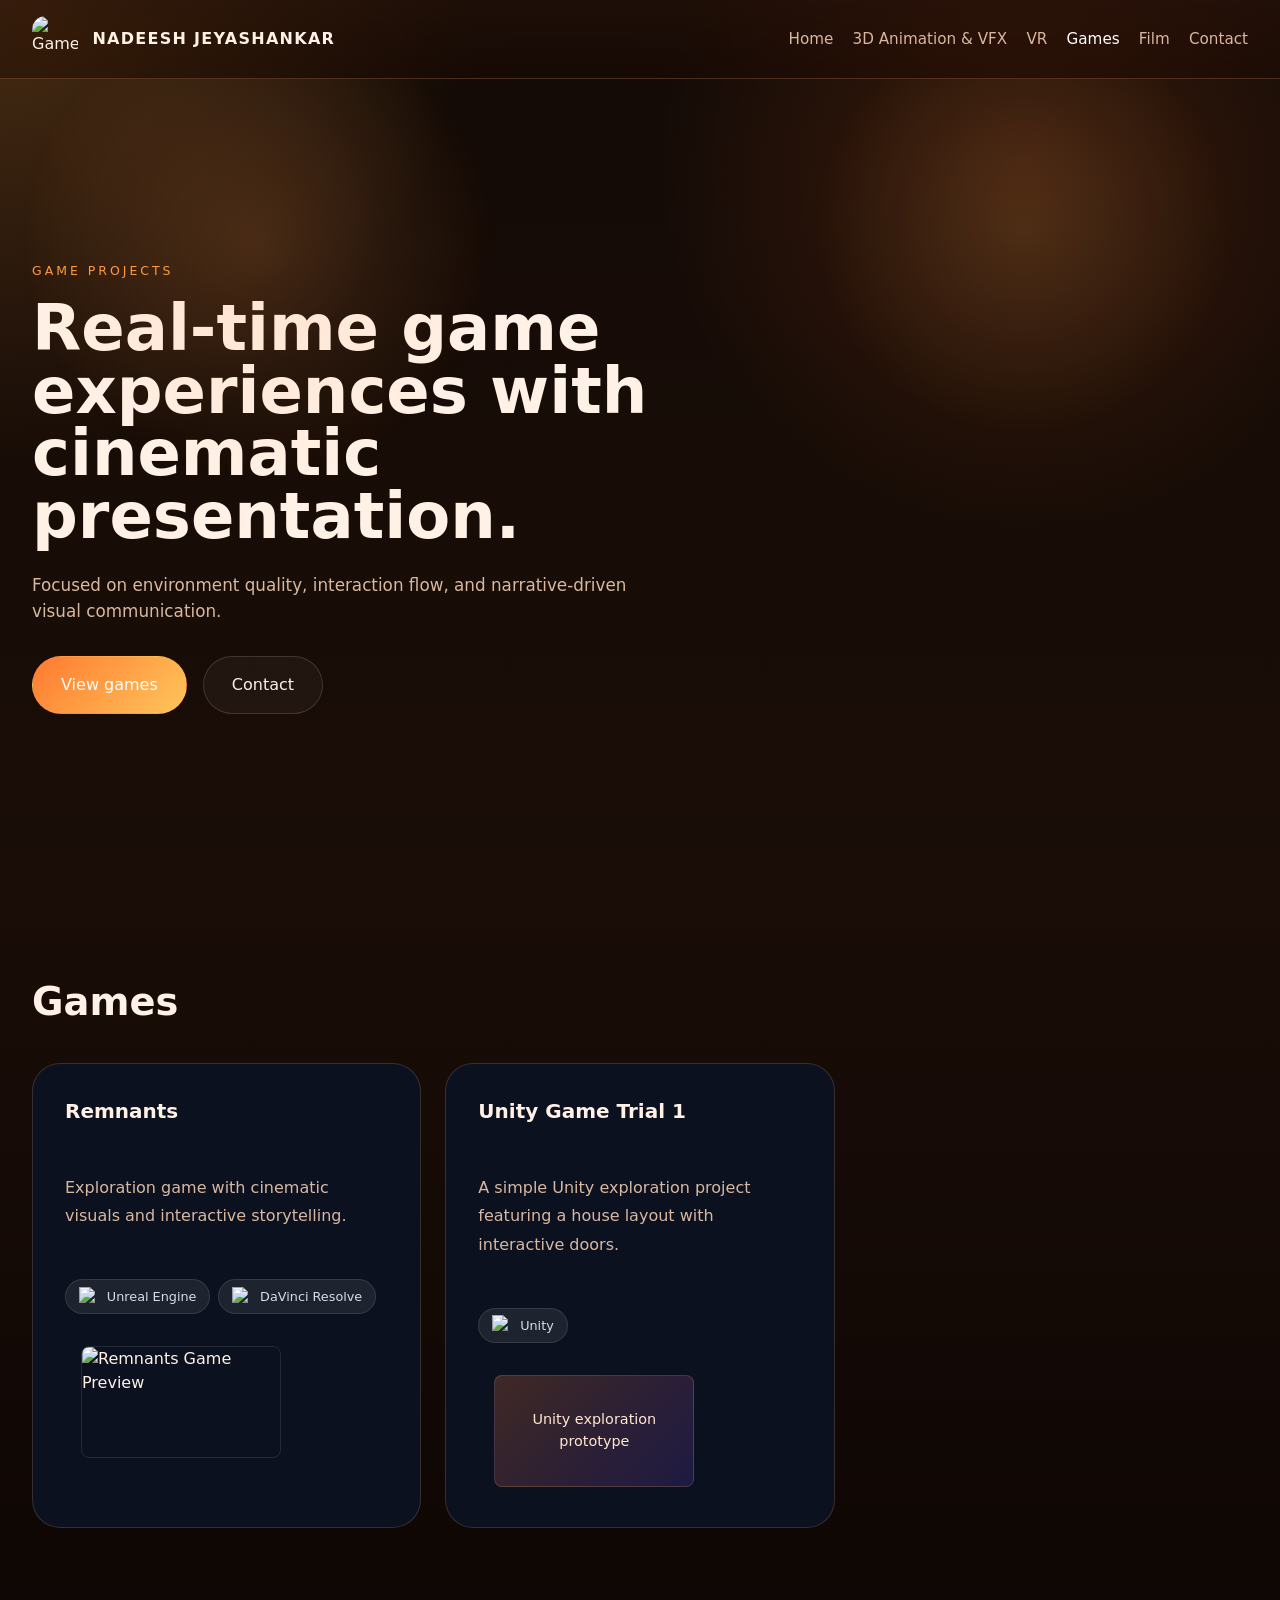
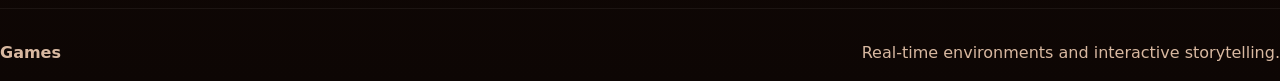
==== games.html @ eb82d79c "Add files via upload" ====
<!DOCTYPE html>
<html lang="en">
<head>
    <meta charset="UTF-8">
    <meta name="viewport" content="width=device-width, initial-scale=1.0">
    <link rel="stylesheet" href="main.css">
    <script src="https://cdnjs.cloudflare.com/ajax/libs/three.js/r128/three.min.js"></script>
    <title>Games | Portfolio</title>
</head>
<body>
    <div class="page-shell">
        <canvas id="threejs-bg"></canvas>
        <header class="site-header">
            <div class="brand-row">
                <a class="brand" href="index.html">
                    <img src="logo.png" alt="Games logo" class="logo">
                    <div class="brand-title">
                        <h1>Nadeesh Jeyashankar</h1>
                    </div>
                </a>
                <nav class="site-nav">
                    <a href="index.html">Home</a>
                    <a href="portfolio.html">3D Animation & VFX</a>
                    <a href="vr.html">VR</a>
                    <a href="games.html" class="active">Games</a>
                    <a href="film.html">Film</a>
                    <a href="contact.html">Contact</a>
                </nav>
            </div>
        </header>

        <main>
            <section class="hero">
                <div class="hero-copy">
                    <span class="eyebrow">Game projects</span>
                    <h1>Real-time game experiences with cinematic presentation.</h1>
                    <p>Focused on environment quality, interaction flow, and narrative-driven visual communication.</p>
                    <div class="hero-actions">
                        <a href="#game-projects" class="btn primary">View games</a>
                        <a href="contact.html" class="btn secondary">Contact</a>
                    </div>
                </div>
            </section>

            <section id="game-projects" class="section">
                <div class="section-title">
                    <h2>Games</h2>
                </div>
                <div class="project-grid">
                    <article class="project-card">
                        <details>
                            <summary>
                                <h3>Remnants</h3>
                                <p>Exploration game with cinematic visuals and interactive storytelling.</p>
                                <div class="software-tags">
                                    <div class="software-tag">
                                        <img src="software%20logo/unreal-logo.png" alt="Unreal Engine">
                                        <span>Unreal Engine</span>
                                    </div>
                                    <div class="software-tag">
                                        <img src="software%20logo/DaVinci-logo.png" alt="DaVinci Resolve">
                                        <span>DaVinci Resolve</span>
                                    </div>
                                </div>
                                <img src="https://img.youtube.com/vi/uiGOOLXjN6I/maxresdefault.jpg" alt="Remnants Game Preview" class="media-preview">
                            </summary>
                            <div class="details-content">
                                <p>Remnants is a narrative-driven exploration prototype developed in Unreal Engine with a focus on environmental storytelling, pacing, and player-led discovery. The project was built to test how visual composition, movement flow, and interaction cues can guide users through a scene without heavy UI direction.</p>
                                <p>The core production pipeline covered level blockout, environment assembly, lighting iterations, and cinematic sequencing for key moments. Particular attention was given to atmosphere and readability so that each area communicates progression through layout, contrast, and focal framing rather than explicit prompts.</p>
                                <p>As documented in the project report, the prototype was also presented in an exhibition setting for the Goldsmiths DAC 2025 Year 2 final show. This helped evaluate audience response in a public display context, including how players engage with exploration mechanics and how clearly the narrative tone is communicated from short play sessions.</p>
                                <div class="vr-highlight-list">
                                    <span>Unreal Engine prototype</span>
                                    <span>Environmental storytelling</span>
                                    <span>Cinematic sequencing</span>
                                    <span>Exhibition-tested (DAC 2025)</span>
                                </div>
                                <div class="media-container">
                                    <iframe width="560" height="315" src="https://www.youtube.com/embed/uiGOOLXjN6I?autoplay=1&mute=1&loop=1&playlist=uiGOOLXjN6I" frameborder="0" allow="accelerometer; autoplay; clipboard-write; encrypted-media; gyroscope; picture-in-picture" allowfullscreen></iframe>
                                </div>
                                <p class="media-caption">Cinematic Sequence</p>
                                <div class="media-container">
                                    <video controls playsinline preload="metadata" loop muted autoplay>
                                        <source src="3D/Screen%20Recording.mp4" type="video/mp4">
                                        Your browser does not support this video.
                                    </video>
                                </div>
                                <p class="media-caption">Screen Recording of the gameplay</p>
                                <div class="media-container">
                                    <video controls playsinline preload="metadata" loop muted autoplay>
                                        <source src="3D/Exhibition%20recording.mp4" type="video/mp4">
                                        Your browser does not support this video.
                                    </video>
                                </div>
                                <p class="media-caption">Exhibition recording from the Year 2 final show at Goldsmiths DAC 2025</p>
                                <div class="media-container">
                                    <iframe class="project-doc-frame" src="Remnants-Game-Prototype-Documentation.pdf#view=FitH&page=1" title="Remnants project documentation" loading="lazy"></iframe>
                                </div>
                                <p class="media-caption">Project documentation (design goals, implementation notes, and production context)</p>
                                <div class="hero-actions">
                                    <a href="Remnants-Game-Prototype-Documentation.pdf" class="btn primary" target="_blank" rel="noopener noreferrer">Open documentation</a>
                                    <a href="Remnants-Game-Prototype-Documentation.pdf" class="btn secondary" download>Download documentation</a>
                                </div>
                            </div>
                        </details>
                    </article>
                    <article class="project-card">
                        <details>
                            <summary>
                                <h3>Unity Game Trial 1</h3>
                                <p>A simple Unity exploration project featuring a house layout with interactive doors.</p>
                                <div class="software-tags">
                                    <div class="software-tag">
                                        <img src="software%20logo/unity-logo.png" alt="Unity">
                                        <span>Unity</span>
                                    </div>
                                </div>
                                <div class="media-preview media-preview-placeholder">Unity exploration prototype</div>
                            </summary>
                            <div class="details-content">
                                <p>Unity Game Trial 1 is a simple environmental exploration prototype built around a small house interior containing a kitchen, hall, bedroom, and toilet. The focus of the project is spatial layout, first-person movement, and interaction with a functioning door system to explore how players navigate and respond to small domestic spaces in real time.</p>
                                <div class="vr-highlight-list">
                                    <span>House exploration</span>
                                    <span>Kitchen + hall + room + toilet</span>
                                    <span>Interactive door logic</span>
                                    <span>Unity prototype</span>
                                </div>
                                <p class="media-caption">Media for this prototype can be added here when you share a recording or screenshot.</p>
                            </div>
                        </details>
                    </article>
                </div>
            </section>
        </main>

        <footer class="site-footer">
            <div class="footer-brand">Games</div>
            <div>Real-time environments and interactive storytelling.</div>
        </footer>
    </div>

    <div class="project-modal" id="projectModal" hidden>
        <div class="modal-backdrop" id="modalBackdrop"></div>
        <div class="modal-shell">
            <button class="modal-close" id="modalClose" aria-label="Close project preview">×</button>
            <div class="modal-layout">
                <div class="modal-media" id="modalMedia"></div>
                <div class="modal-copy">
                    <span class="eyebrow">Project preview</span>
                    <h2 id="modalTitle"></h2>
                    <p id="modalDescription"></p>
                    <div class="modal-meta-wrap">
                        <span class="meta">Software used</span>
                        <div id="modalSoftware" class="software-tags"></div>
                    </div>
                    <div class="modal-actions">
                        <button class="btn secondary" id="modalVolume">Unmute</button>
                        <button class="btn secondary" id="modalFullscreen">Fullscreen</button>
                    </div>
                </div>
            </div>
        </div>
    </div>

    <script>
        (async function initPortfolioBackground() {
            const canvas = document.getElementById('threejs-bg');
            if (!canvas) return;

            const warmTubeColors = ['#ff9e4d', '#ffcf75', '#ff7a4a', '#e98cff'];
            const warmLightColors = ['#ffb366', '#ff8a4a', '#ffd27a', '#d389ff'];

            try {
                const module = await import('https://cdn.jsdelivr.net/npm/threejs-components@0.0.19/build/cursors/tubes1.min.js');
                const TubesCursor = module.default;

                const app = TubesCursor(canvas, {
                    tubes: {
                        colors: warmTubeColors,
                        lights: {
                            intensity: 130,
                            colors: warmLightColors
                        }
                    }
                });

                document.addEventListener('visibilitychange', () => {
                    if (document.hidden) {
                        app?.tubes?.setLightsColors(['#000000', '#000000', '#000000', '#000000']);
                    } else {
                        app?.tubes?.setLightsColors(warmLightColors);
                    }
                });
            } catch (error) {
                const scene = new THREE.Scene();
                const camera = new THREE.PerspectiveCamera(72, window.innerWidth / window.innerHeight, 0.1, 1000);
                const renderer = new THREE.WebGLRenderer({ canvas, alpha: true, antialias: true });
                renderer.setPixelRatio(Math.min(window.devicePixelRatio, 2));
                renderer.setSize(window.innerWidth, window.innerHeight);

                const mouse = new THREE.Vector2();
                const target = new THREE.Vector2();
                const colors = [0xff9e4d, 0xffcf75, 0xff7a4a, 0xe98cff];

                class Trail {
                    constructor(color, phase) {
                        this.phase = phase;
                        this.max = 34;
                        this.points = Array.from({ length: this.max }, (_, i) => new THREE.Vector3(0, 0, -i * 0.08));
                        this.geometry = new THREE.BufferGeometry();
                        this.glowGeometry = new THREE.BufferGeometry();
                        this.line = new THREE.Line(this.geometry, new THREE.LineBasicMaterial({ color, transparent: true, opacity: 0.32 }));
                        this.glow = new THREE.Line(this.glowGeometry, new THREE.LineBasicMaterial({ color, transparent: true, opacity: 0.10 }));
                        scene.add(this.glow);
                        scene.add(this.line);
                        this.refresh();
                    }
                    update(time) {
                        const t = time * 0.001;
                        this.points.unshift(new THREE.Vector3(
                            target.x * 4.5 + Math.sin(t * 2 + this.phase) * 0.12,
                            target.y * 3.0 + Math.cos(t * 1.7 + this.phase) * 0.10,
                            Math.sin(t + this.phase) * 0.22
                        ));
                        this.points.length = this.max;
                        for (let i = 1; i < this.points.length; i++) this.points[i].z = -i * 0.08;
                        this.refresh();
                    }
                    refresh() {
                        const arr = [];
                        this.points.forEach((p) => arr.push(p.x, p.y, p.z));
                        this.geometry.setAttribute('position', new THREE.Float32BufferAttribute(arr, 3));
                        this.glowGeometry.setAttribute('position', new THREE.Float32BufferAttribute(arr, 3));
                    }
                }

                const trails = colors.map((c, i) => new Trail(c, i * 0.9));
                camera.position.z = 6;

                document.addEventListener('mousemove', (e) => {
                    mouse.x = (e.clientX / window.innerWidth) * 2 - 1;
                    mouse.y = -(e.clientY / window.innerHeight) * 2 + 1;
                });

                function loop() {
                    requestAnimationFrame(loop);
                    const now = Date.now();
                    target.lerp(mouse, 0.08);
                    trails.forEach((t) => t.update(now));
                    camera.position.x = target.x * 0.3;
                    camera.position.y = target.y * 0.22;
                    camera.lookAt(0, 0, 0);
                    renderer.render(scene, camera);
                }
                loop();

                window.addEventListener('resize', () => {
                    camera.aspect = window.innerWidth / window.innerHeight;
                    camera.updateProjectionMatrix();
                    renderer.setSize(window.innerWidth, window.innerHeight);
                });
            }
        })();

        const projectModal = document.getElementById('projectModal');
        const modalBackdrop = document.getElementById('modalBackdrop');
        const modalClose = document.getElementById('modalClose');
        const modalMedia = document.getElementById('modalMedia');
        const modalTitle = document.getElementById('modalTitle');
        const modalDescription = document.getElementById('modalDescription');
        const modalSoftware = document.getElementById('modalSoftware');
        const modalVolume = document.getElementById('modalVolume');
        const modalFullscreen = document.getElementById('modalFullscreen');

        function closeModal() {
            projectModal.hidden = true;
            projectModal.classList.remove('open');
            document.body.classList.remove('no-scroll');
            modalMedia.innerHTML = '';
        }

        function buildModalMedia(sources) {
            const wrapper = document.createElement('div');
            wrapper.className = 'modal-media-group';

            if (!sources || sources.length === 0) {
                const placeholder = document.createElement('div');
                placeholder.textContent = 'Media unavailable';
                wrapper.appendChild(placeholder);
                return wrapper;
            }

            sources.forEach((source) => {
                if (source.tagName === 'VIDEO') {
                    const video = document.createElement('video');
                    video.controls = true;
                    video.playsInline = true;
                    video.preload = 'metadata';
                    video.loop = true;
                    video.muted = true;
                    video.autoplay = true;
                    video.className = 'modal-video';
                    source.querySelectorAll('source').forEach((src) => {
                        const s = document.createElement('source');
                        s.src = src.src;
                        s.type = src.type;
                        video.appendChild(s);
                    });
                    video.addEventListener('click', () => {
                        if (video.requestFullscreen) video.requestFullscreen();
                    });
                    video.addEventListener('loadedmetadata', () => {
                        video.play().catch(() => {});
                    });
                    wrapper.appendChild(video);
                } else if (source.tagName === 'IFRAME') {
                    const iframe = document.createElement('iframe');
                    iframe.src = source.src;
                    iframe.width = source.width || '560';
                    iframe.height = source.height || '315';
                    iframe.frameBorder = '0';
                    iframe.allow = source.allow || 'accelerometer; autoplay; clipboard-write; encrypted-media; gyroscope; picture-in-picture';
                    iframe.allowFullscreen = true;
                    iframe.className = 'modal-iframe';
                    wrapper.appendChild(iframe);
                } else if (source.tagName === 'IMG') {
                    const img = document.createElement('img');
                    img.src = source.src;
                    img.alt = source.alt || '';
                    img.loading = 'lazy';
                    img.className = 'modal-image';
                    img.addEventListener('click', () => {
                        if (img.requestFullscreen) img.requestFullscreen();
                    });
                    wrapper.appendChild(img);
                }
            });

            return wrapper;
        }

        function openCardModal(card) {
            const summary = card.querySelector('summary');
            const title = summary.querySelector('h3')?.textContent.trim() || '';
            const description = card.querySelector('.details-content p')?.textContent.trim() || '';
            const softwareTagElements = summary.querySelectorAll('.software-tag');
            const sourceMedia = card.querySelectorAll('.details-content .media-container > *');
            const mediaWrapper = buildModalMedia(sourceMedia);

            modalTitle.textContent = title;
            modalDescription.textContent = description;
            modalSoftware.innerHTML = '';
            softwareTagElements.forEach(tag => modalSoftware.appendChild(tag.cloneNode(true)));
            modalMedia.innerHTML = '';
            modalMedia.appendChild(mediaWrapper);

            const videos = mediaWrapper.querySelectorAll('video');
            const iframes = mediaWrapper.querySelectorAll('iframe');
            if (videos.length > 0) {
                modalVolume.style.display = 'inline-flex';
                modalVolume.textContent = videos[0].muted ? 'Unmute' : 'Mute';
                modalFullscreen.style.display = 'inline-flex';
                modalFullscreen.onclick = () => {
                    if (videos[0].requestFullscreen) videos[0].requestFullscreen();
                };
                modalVolume.onclick = () => {
                    const muted = !videos[0].muted;
                    videos.forEach((v) => { v.muted = muted; if (!muted) v.play().catch(() => {}); });
                    modalVolume.textContent = muted ? 'Unmute' : 'Mute';
                };
            } else if (iframes.length > 0) {
                modalVolume.style.display = 'none';
                modalFullscreen.style.display = 'none';
            } else {
                modalVolume.style.display = 'none';
                modalFullscreen.style.display = 'inline-flex';
                modalFullscreen.onclick = () => {
                    const firstMedia = mediaWrapper.querySelector('img');
                    if (firstMedia && firstMedia.requestFullscreen) firstMedia.requestFullscreen();
                };
            }

            projectModal.hidden = false;
            projectModal.classList.add('open');
            document.body.classList.add('no-scroll');
        }

        document.querySelectorAll('.project-card summary').forEach((summary) => {
            summary.addEventListener('click', (event) => {
                event.preventDefault();
                const card = summary.closest('.project-card');
                if (card) openCardModal(card);
            });
        });

        modalClose.addEventListener('click', closeModal);
        modalBackdrop.addEventListener('click', closeModal);
        window.addEventListener('keydown', (event) => {
            if (event.key === 'Escape' && !projectModal.hidden) closeModal();
        });
    </script>
</body>
</html>
---- main.css ----
:root {
    color-scheme: dark;
    --bg: #140b06;
    --surface: rgba(34, 19, 12, 0.92);
    --surface-strong: rgba(255, 178, 120, 0.16);
    --text: #fff1e6;
    --muted: #d8b8a0;
    --accent: #ff9a3c;
    --accent-2: #ffd166;
    --border: rgba(255, 180, 120, 0.18);
    font-family: Inter, system-ui, -apple-system, BlinkMacSystemFont, "Segoe UI", sans-serif;
    font-size: 16px;
    line-height: 1.5;
}

* {
    box-sizing: border-box;
}

html {
    scroll-behavior: smooth;
}

body {
    margin: 0;
    min-height: 100%;
    background: radial-gradient(circle at top left, rgba(255, 161, 66, 0.22), transparent 22%),
                radial-gradient(circle at 80% 10%, rgba(255, 106, 45, 0.16), transparent 20%),
                linear-gradient(180deg, #140b06 0%, #1a0d07 52%, #0d0604 100%);
    color: var(--text);
}

body.portfolio-page {
    background: radial-gradient(circle at 20% 5%, rgba(255, 148, 72, 0.14), transparent 22%),
                radial-gradient(circle at 78% 9%, rgba(214, 118, 255, 0.10), transparent 20%),
                linear-gradient(180deg, #0b0604 0%, #0a0605 45%, #070404 100%);
}

a {
    color: inherit;
    text-decoration: none;
}

img {
    max-width: 100%;
    display: block;
}

button,
input,
textarea {
    font: inherit;
}

.page-shell {
    max-width: 100%;
    margin: 0;
    padding: 0;
}

.site-header {
    position: sticky;
    top: 0;
    z-index: 20;
    background: linear-gradient(180deg, rgba(38, 18, 10, 0.56), rgba(22, 10, 6, 0.42));
    border-bottom: 1px solid rgba(255, 170, 110, 0.2);
    backdrop-filter: blur(20px) saturate(130%);
    transition: transform 0.35s ease, opacity 0.35s ease;
}

body.home-page .site-header.hidden-on-top {
    transform: translateY(-110%);
    opacity: 0;
    pointer-events: none;
}

body.portfolio-page .site-header {
    background: linear-gradient(180deg, rgba(18, 10, 10, 0.42), rgba(11, 7, 8, 0.28));
    border-bottom: 1px solid rgba(255, 167, 103, 0.16);
    backdrop-filter: blur(22px) saturate(125%);
}

.site-header .brand-row {
    display: flex;
    align-items: center;
    justify-content: space-between;
    gap: 1rem;
    padding: 1rem 2rem;
}

.brand {
    display: flex;
    align-items: center;
    gap: 0.9rem;
}

.logo {
    width: 46px;
    height: 46px;
    object-fit: cover;
    border-radius: 14px;
}

.brand-title {
    display: grid;
    gap: 0.25rem;
}

.brand-title h1 {
    margin: 0;
    font-size: 1rem;
    letter-spacing: 0.08em;
    text-transform: uppercase;
}

.brand-title p {
    margin: 0;
    color: var(--muted);
    font-size: 0.91rem;
}

.site-nav {
    display: flex;
    flex-wrap: wrap;
    justify-content: flex-end;
    gap: 1.2rem;
    font-size: 0.95rem;
}

.site-nav a {
    color: var(--muted);
    transition: color 0.2s ease;
}

.site-nav a:hover,
.site-nav a.active {
    color: #fff;
}

.hero {
    position: relative;
    min-height: calc(100vh - 86px);
    display: grid;
    grid-template-columns: 1.1fr 0.9fr;
    align-items: center;
    gap: 3rem;
    padding: 4rem 2rem;
    overflow: visible;
}

.hero::before {
    content: "";
    position: absolute;
    inset: 0;
    background: radial-gradient(circle at 20% 20%, rgba(255, 156, 80, 0.2), transparent 20%),
                radial-gradient(circle at 80% 18%, rgba(255, 196, 92, 0.14), transparent 18%);
    pointer-events: none;
    opacity: 0.9;
}

.hero-copy {
    max-width: 640px;
}

.hero-copy .eyebrow {
    display: inline-block;
    margin-bottom: 1rem;
    text-transform: uppercase;
    letter-spacing: 0.24em;
    font-size: 0.78rem;
    color: var(--accent);
}

.hero-copy h1 {
    margin: 0;
    font-size: clamp(3rem, 5vw, 4.5rem);
    line-height: 0.98;
}

body.portfolio-page .hero-copy h1,
body.portfolio-page .hero-copy p,
body.portfolio-page .hero-copy .eyebrow {
    text-shadow: 0 2px 16px rgba(0, 0, 0, 0.75);
}

.hero-copy p {
    max-width: 60ch;
    color: var(--muted);
    font-size: 1.05rem;
    margin: 1.6rem 0 2rem;
}

.hero-actions {
    display: flex;
    flex-wrap: wrap;
    gap: 1rem;
}

.btn {
    display: inline-flex;
    align-items: center;
    justify-content: center;
    padding: 1rem 1.75rem;
    border-radius: 999px;
    border: 1px solid transparent;
    cursor: pointer;
    transition: transform 0.2s ease, background 0.2s ease, border-color 0.2s ease;
}

.btn.primary {
    background: linear-gradient(135deg, rgba(255, 122, 48, 1), rgba(255, 198, 91, 1));
    color: #fff;
}

.btn.secondary {
    background: rgba(255, 255, 255, 0.04);
    border-color: rgba(255, 255, 255, 0.14);
    color: var(--text);
}

.btn:hover {
    transform: translateY(-2px);
}

.hero-panel {
    padding: 2rem;
    border-radius: 30px;
    background: rgba(25, 12, 8, 0.96);
    border: 1px solid rgba(255, 170, 108, 0.18);
    box-shadow: 0 40px 80px rgba(0, 0, 0, 0.28);
}

.hero-panel h2 {
    margin-top: 0;
    font-size: 1.75rem;
}

.hero-panel p {
    color: var(--muted);
    line-height: 1.8;
}

.section {
    padding: 5rem 2rem;
}

.section-title {
    display: flex;
    flex-direction: column;
    gap: 0.75rem;
    margin-bottom: 2rem;
}

.section-title .eyebrow {
    color: var(--accent);
}

.section-title h2 {
    margin: 0;
    font-size: clamp(2rem, 3vw, 3.2rem);
}

.grid-3,
.grid-2,
.project-grid {
    display: grid;
    gap: 1.5rem;
}

.grid-3 {
    grid-template-columns: repeat(3, minmax(0, 1fr));
}

.grid-2 {
    grid-template-columns: repeat(2, minmax(0, 1fr));
}

.project-grid {
    grid-template-columns: repeat(3, minmax(0, 1fr));
}

.card,
.project-card,
.skill-card {
    padding: 2rem;
    border-radius: 28px;
    background: rgba(12, 18, 32, 0.98);
    border: 1px solid var(--border);
    transition: transform 0.25s ease, box-shadow 0.25s ease;
}

.card:hover,
.project-card:hover,
.skill-card:hover {
    transform: translateY(-6px);
    box-shadow: 0 30px 60px rgba(0, 0, 0, 0.24);
}

.card h3,
.project-card h3,
.skill-card h3 {
    margin-top: 0;
    margin-bottom: 1rem;
    font-size: 1.25rem;
}

.card p,
.project-card p,
.skill-card p {
    color: var(--muted);
    line-height: 1.8;
}

.software-carousel {
    overflow: hidden;
    position: relative;
    width: 100%;
    margin-top: 2rem;
    cursor: grab;
}

.software-carousel:active {
    cursor: grabbing;
}

.carousel-track {
    display: flex;
    gap: 2rem;
}

.skill-item {
    flex: 0 0 280px;
    display: flex;
    flex-direction: column;
    align-items: center;
    text-align: center;
    padding: 1.5rem;
    border-radius: 24px;
    background: rgba(255, 255, 255, 0.04);
    border: 1px solid rgba(255, 255, 255, 0.08);
    box-shadow: 0 20px 40px rgba(0, 0, 0, 0.18);
    transition: transform 0.25s ease, border-color 0.25s ease;
}

.skill-item:hover {
    transform: translateY(-6px);
    border-color: rgba(255, 155, 76, 0.45);
}

.software-logo {
    width: 80px;
    height: 80px;
    object-fit: contain;
    margin-bottom: 1rem;
}

.skill-item h3 {
    margin: 0 0 0.5rem 0;
    font-size: 1.15rem;
}

.skill-item p {
    margin: 0;
    color: var(--muted);
    font-size: 0.9rem;
}

.meta {
    display: inline-flex;
    margin-top: 1rem;
    padding: 0.45rem 0.85rem;
    border-radius: 999px;
    font-size: 0.84rem;
    letter-spacing: 0.02em;
    background: rgba(255, 255, 255, 0.05);
    color: #d8dce7;
}

.software-tags {
    display: flex;
    flex-wrap: wrap;
    gap: 0.5rem;
    margin-top: 1rem;
}

.software-tag {
    display: inline-flex;
    align-items: center;
    gap: 0.5rem;
    padding: 0.4rem 0.8rem;
    border-radius: 20px;
    font-size: 0.8rem;
    font-weight: 500;
    background: rgba(255, 255, 255, 0.08);
    border: 1px solid rgba(255, 255, 255, 0.1);
    color: #d8dce7;
}

.software-tag img {
    width: 20px;
    height: 20px;
    object-fit: contain;
}

.media-preview {
    max-width: 200px;
    width: 100%;
    height: auto;
    aspect-ratio: 16/9;
    object-fit: cover;
    border-radius: 8px;
    margin-top: 1rem;
    border: 1px solid rgba(255, 255, 255, 0.1);
    float: right;
    margin-left: 1rem;
    margin-bottom: 0.5rem;
}

.media-preview-video {
    display: block;
    width: 100%;
    max-width: 200px;
    height: auto;
    aspect-ratio: 16/9;
    object-fit: cover;
    border-radius: 8px;
    border: 1px solid rgba(255, 255, 255, 0.1);
    background: #000;
}

.media-preview-placeholder {
    min-height: 112px;
    display: flex;
    align-items: center;
    justify-content: center;
    padding: 1rem;
    color: #ffe7cf;
    font-size: 0.9rem;
    text-align: center;
    background: linear-gradient(135deg, rgba(255, 125, 58, 0.22), rgba(124, 72, 255, 0.16));
    border: 1px solid rgba(255, 190, 122, 0.16);
}

.media-caption {
    margin: -0.5rem 0 0.35rem;
    color: var(--muted);
    font-size: 0.92rem;
}

.project-doc-frame {
    width: 100%;
    max-width: 100%;
    height: min(76vh, 920px);
    border-radius: 14px;
    border: 1px solid rgba(255, 255, 255, 0.12);
    background: #ffffff;
}

.contact-form {
    display: flex;
    flex-direction: column;
    gap: 1.5rem;
    margin-bottom: 2rem;
}

.form-group {
    display: flex;
    flex-direction: column;
    gap: 0.5rem;
}

.form-group label {
    font-size: 0.9rem;
    font-weight: 500;
    color: var(--text);
}

.form-group input,
.form-group textarea {
    padding: 0.75rem;
    border-radius: 8px;
    border: 1px solid rgba(255, 255, 255, 0.1);
    background: rgba(255, 255, 255, 0.05);
    color: var(--text);
    font-family: inherit;
    font-size: 1rem;
}

.form-group input:focus,
.form-group textarea:focus {
    outline: none;
    border-color: var(--accent);
    background: rgba(255, 255, 255, 0.08);
}

.form-group input[readonly] {
    background: rgba(255, 255, 255, 0.03);
    cursor: not-allowed;
}

.social-links {
    text-align: center;
    padding-top: 1rem;
    border-top: 1px solid rgba(255, 255, 255, 0.08);
}

.social-links h3 {
    margin-bottom: 0.5rem;
    font-size: 1.1rem;
}

.social-links p {
    margin: 0;
}

.social-links a {
    color: var(--accent);
    text-decoration: none;
}

.social-links a:hover {
    text-decoration: underline;
}

.cta-banner {
    padding: 2rem;
    border-radius: 30px;
    background: linear-gradient(135deg, rgba(255, 137, 63, 0.16), rgba(255, 197, 89, 0.14));
    border: 1px solid rgba(255, 176, 109, 0.2);
    display: grid;
    grid-template-columns: 1fr auto;
    gap: 1rem;
    align-items: center;
}

.cta-banner h2 {
    margin: 0;
    font-size: 1.7rem;
}

.cta-banner .banner-actions {
    display: flex;
    gap: 1rem;
    flex-wrap: wrap;
}

.site-footer {
    display: flex;
    flex-wrap: wrap;
    justify-content: space-between;
    gap: 1rem;
    padding: 2rem 0 1rem;
    color: var(--muted);
    border-top: 1px solid rgba(255, 255, 255, 0.06);
}

.footer-brand {
    font-weight: 600;
}

.footer-link {
    display: inline-flex;
    align-items: center;
    justify-content: center;
    padding: 0.95rem 1.3rem;
    border-radius: 999px;
    background: rgba(255, 146, 68, 0.22);
    border: 1px solid rgba(255, 181, 116, 0.22);
    color: #fff;
    font-weight: 600;
    transition: transform 0.2s ease, background 0.2s ease;
}

.footer-link:hover {
    transform: translateY(-2px);
    background: rgba(255, 169, 82, 0.34);
}

.video-container {
    display: grid;
    grid-template-columns: repeat(auto-fit, minmax(300px, 1fr));
    gap: 1.5rem;
    margin-bottom: 2rem;
}

.video {
    position: relative;
    border-radius: 28px;
    overflow: hidden;
    background: rgba(12, 18, 32, 0.98);
    border: 1px solid var(--border);
    transition: transform 0.25s ease, box-shadow 0.25s ease;
}

.video:hover {
    transform: translateY(-6px);
    box-shadow: 0 30px 60px rgba(0, 0, 0, 0.24);
}

.video video {
    width: 100%;
    height: auto;
    display: block;
    cursor: pointer;
}

.video p {
    margin: 0;
    padding: 1rem;
    color: var(--text);
    font-size: 0.9rem;
    text-align: center;
}

.image-gallery .heading {
    margin-bottom: 1rem;
    font-size: 1.2rem;
    color: var(--accent);
}

.gallery-container {
    display: grid;
    grid-template-columns: repeat(auto-fit, minmax(250px, 1fr));
    gap: 1.5rem;
}

.image {
    border-radius: 28px;
    overflow: hidden;
    background: rgba(12, 18, 32, 0.98);
    border: 1px solid var(--border);
    transition: transform 0.25s ease, box-shadow 0.25s ease;
}

.image:hover {
    transform: translateY(-6px);
    box-shadow: 0 30px 60px rgba(0, 0, 0, 0.24);
}

.image img {
    width: 100%;
    height: auto;
    display: block;
}

details {
    width: 100%;
    display: grid;
    gap: 1.5rem;
}

summary {
    cursor: pointer;
    list-style: none;
    display: grid;
    gap: 1rem;
}

summary::-webkit-details-marker {
    display: none;
}

summary::after {
    content: none;
}

.details-content {
    margin-top: 1rem;
    padding-top: 1rem;
    border-top: 1px solid var(--border);
    display: grid;
    gap: 1.5rem;
}

details[open] .details-content {
    margin-top: 0;
    padding-top: 0;
    border-top: none;
    grid-template-columns: minmax(280px, 1.5fr) minmax(220px, 1fr);
    gap: 2rem;
    align-items: start;
}

details:not([open]) .details-content {
    display: grid;
}

.media-container {
    margin-top: 1rem;
    display: flex;
    justify-content: center;
    align-items: center;
}

.modal-backdrop {
    position: fixed;
    inset: 0;
    background: rgba(0, 0, 0, 0.68);
}

.project-modal {
    position: fixed;
    inset: 0;
    z-index: 1000;
    display: none;
    justify-content: center;
    align-items: center;
    padding: 2rem;
    background: rgba(0, 0, 0, 0.78);
}

.project-modal.open {
    display: flex;
}

.modal-shell {
    width: min(1400px, 95%);
    max-height: calc(100vh - 3rem);
    overflow: auto;
    border-radius: 28px;
    background: rgba(10, 14, 24, 0.98);
    border: 1px solid rgba(255, 255, 255, 0.08);
    box-shadow: 0 40px 120px rgba(0, 0, 0, 0.35);
    position: relative;
    padding: 2rem;
}

.modal-close {
    position: absolute;
    top: 1rem;
    right: 1rem;
    width: 44px;
    height: 44px;
    border-radius: 50%;
    border: none;
    background: rgba(255, 255, 255, 0.08);
    color: #ffffff;
    font-size: 1.6rem;
    line-height: 1;
    cursor: pointer;
}

.modal-layout {
    display: grid;
    grid-template-columns: 1.7fr 1fr;
    gap: 2rem;
    align-items: start;
}

.modal-media {
    min-height: 400px;
    display: flex;
    align-items: center;
    justify-content: center;
}

.modal-media-group {
    width: 100%;
    display: grid;
    gap: 1rem;
}

.modal-media video,
.modal-media img {
    width: 100%;
    height: auto;
    border-radius: 24px;
    object-fit: contain;
}

.modal-media video {
    aspect-ratio: 16 / 9;
    background: #000;
    max-height: 72vh;
}

.modal-media iframe {
    width: 100%;
    height: auto;
    aspect-ratio: 16 / 9;
    min-height: 0;
    max-height: 72vh;
    border-radius: 24px;
    border: none;
    background: #000;
}

.modal-copy {
    display: flex;
    flex-direction: column;
    gap: 1rem;
}

.modal-copy h2 {
    margin: 0;
    font-size: clamp(2rem, 2.4vw, 2.4rem);
}

.modal-meta-wrap {
    display: grid;
    gap: 0.5rem;
}

.modal-actions {
    display: flex;
    gap: 1rem;
    flex-wrap: wrap;
    margin-top: 1rem;
}

body.no-scroll {
    overflow: hidden;
}

@media (max-width: 900px) {
    .modal-layout {
        grid-template-columns: 1fr;
    }

    .media-container video,
    .media-container img,
    .media-container iframe {
        max-width: 100%;
    }
}

.media-container video,
.media-container img {
    width: 100%;
    max-width: 900px;
    height: auto;
    border-radius: 12px;
    display: block;
    cursor: pointer;
    margin: 0 auto;
}

.media-container iframe {
    width: 100%;
    max-width: 900px;
    height: auto;
    aspect-ratio: 16 / 9;
    border-radius: 12px;
    border: none;
    display: block;
    margin: 0 auto;
}

#threejs-bg {
    position: fixed;
    inset: 0;
    width: 100vw;
    height: 100vh;
    z-index: -1;
    opacity: 0.42;
    pointer-events: none;
}

body.home-page .hero,
body.portfolio-page .hero {
    grid-template-columns: 1fr;
}

body.portfolio-page #threejs-bg {
    opacity: 0.3;
    filter: saturate(120%) brightness(0.88);
}

body.vr-page .hero {
    grid-template-columns: 1fr;
    min-height: auto;
    padding-bottom: 2rem;
}

body.vr-page .hero-copy {
    max-width: 760px;
}

body.vr-page .section-title {
    max-width: 760px;
}

body.vr-page .section-title p {
    margin: 0;
    color: var(--muted);
    line-height: 1.8;
}

body.vr-page .project-grid {
    grid-template-columns: 1fr;
}

body.vr-page .project-card {
    padding: clamp(1.4rem, 2vw, 2rem);
    background: linear-gradient(180deg, rgba(12, 18, 32, 0.96), rgba(9, 14, 24, 0.98));
}

body.vr-page summary {
    gap: 1.1rem;
}

body.vr-page summary p {
    max-width: 68ch;
    margin: 0;
}

body.vr-page details[open] .details-content {
    display: block;
    margin-top: 1.5rem;
    padding-top: 1.5rem;
    border-top: 1px solid rgba(255, 255, 255, 0.08);
}

.vr-highlight-list {
    display: flex;
    flex-wrap: wrap;
    gap: 0.75rem;
}

.vr-highlight-list span {
    display: inline-flex;
    align-items: center;
    padding: 0.55rem 0.95rem;
    border-radius: 999px;
    background: rgba(255, 172, 88, 0.12);
    border: 1px solid rgba(255, 189, 113, 0.18);
    color: #ffe7cf;
    font-size: 0.9rem;
}

.vr-project-layout {
    display: grid;
    grid-template-columns: minmax(0, 1.15fr) minmax(320px, 0.95fr);
    gap: 2rem;
    align-items: start;
}

.vr-project-copy {
    display: grid;
    gap: 1.25rem;
}

.vr-copy-block,
.vr-media-card {
    padding: 1.35rem;
    border-radius: 24px;
    background: rgba(255, 255, 255, 0.03);
    border: 1px solid rgba(255, 255, 255, 0.08);
    backdrop-filter: blur(10px);
}

.vr-copy-block .eyebrow {
    display: inline-block;
    margin-bottom: 0.75rem;
}

.vr-copy-block p,
.vr-media-card p {
    margin: 0;
    color: var(--muted);
    line-height: 1.9;
}

.vr-project-media {
    display: grid;
    gap: 1.25rem;
    position: sticky;
    top: 104px;
}

.vr-media-card .media-container {
    margin-top: 0;
    margin-bottom: 1rem;
}

.vr-media-card .hero-actions {
    margin-top: 1.1rem;
}

body.vr-page .media-container video,
body.vr-page .media-container iframe {
    max-width: 100%;
    box-shadow: 0 24px 48px rgba(0, 0, 0, 0.24);
}

body.vr-page .vr-presentation-frame {
    width: 100%;
    max-width: 100%;
    height: min(78vh, 980px);
    aspect-ratio: auto;
    border-radius: 16px;
    overflow: auto;
    background: rgba(255, 255, 255, 0.96);
}

@media (max-width: 980px) {
    .hero,
    .cta-banner {
        grid-template-columns: 1fr;
    }

    .grid-3,
    .project-grid,
    .grid-2 {
        grid-template-columns: 1fr;
    }

    .page-shell {
        padding: 0 0.5rem 2.5rem;
    }

    .hero {
        padding: 4rem 1rem;
    }

    .site-header .brand-row {
        padding: 1rem 1rem;
    }

    .vr-project-layout {
        grid-template-columns: 1fr;
    }

    .vr-project-media {
        position: static;
    }
}

@media (max-width: 720px) {
    .site-header .brand-row {
        flex-direction: column;
        align-items: flex-start;
        padding: 1rem 0.5rem;
    }

    .site-nav {
        width: 100%;
        justify-content: flex-start;
    }

    .hero {
        padding-top: 3rem;
        padding-left: 0.25rem;
        padding-right: 0.25rem;
    }

    .page-shell {
        padding: 0 0.25rem 2rem;
    }

    .contact-form {
        gap: 1rem;
    }

    .form-group input,
    .form-group textarea {
        padding: 0.6rem;
        font-size: 0.9rem;
    }

    .media-preview {
        max-width: 120px;
        width: 100%;
        height: auto;
        aspect-ratio: 16/9;
        float: none;
        margin-left: 0;
        margin-bottom: 1rem;
    }

    .vr-copy-block,
    .vr-media-card {
        padding: 1rem;
        border-radius: 20px;
    }

    body.vr-page .vr-presentation-frame {
        height: 68vh;
    }

    .vr-highlight-list span {
        font-size: 0.82rem;
    }
}
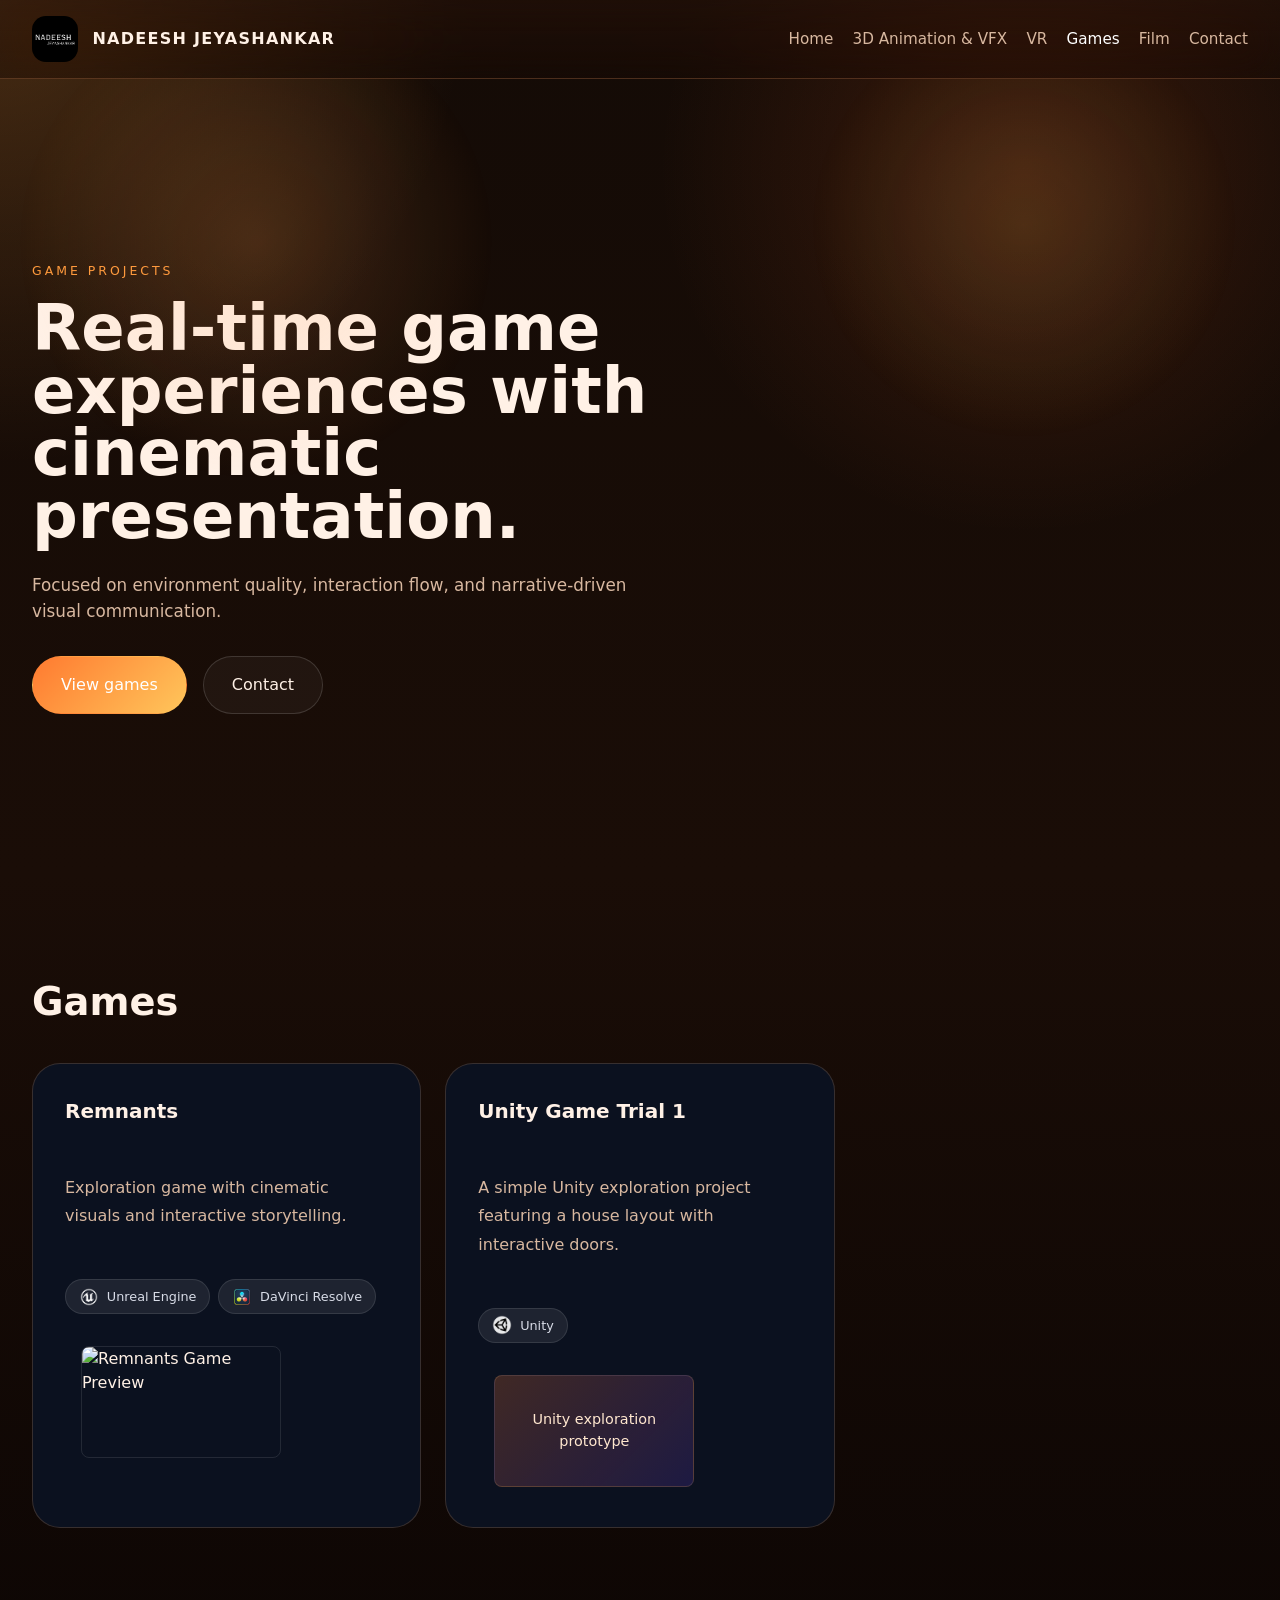
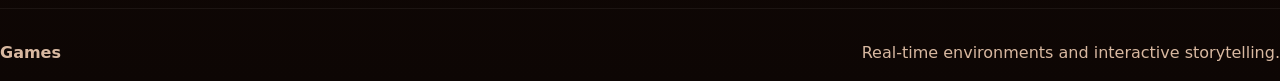
==== commit 47b9b98f: "Add files via upload" ====
--- a/games.html
+++ b/games.html
@@ -79,17 +79,11 @@
                                 </div>
                                 <p class="media-caption">Cinematic Sequence</p>
                                 <div class="media-container">
-                                    <video controls playsinline preload="metadata" loop muted autoplay>
-                                        <source src="3D/Screen%20Recording.mp4" type="video/mp4">
-                                        Your browser does not support this video.
-                                    </video>
+                                    <iframe width="560" height="315" src="https://www.youtube.com/embed/C8UHTLt3mws?autoplay=1&mute=1&loop=1&playlist=C8UHTLt3mws" frameborder="0" allow="accelerometer; autoplay; clipboard-write; encrypted-media; gyroscope; picture-in-picture" allowfullscreen></iframe>
                                 </div>
                                 <p class="media-caption">Screen Recording of the gameplay</p>
                                 <div class="media-container">
-                                    <video controls playsinline preload="metadata" loop muted autoplay>
-                                        <source src="3D/Exhibition%20recording.mp4" type="video/mp4">
-                                        Your browser does not support this video.
-                                    </video>
+                                    <iframe width="560" height="315" src="https://www.youtube.com/embed/4c98jc1QruY?autoplay=1&mute=1&loop=1&playlist=4c98jc1QruY" frameborder="0" allow="accelerometer; autoplay; clipboard-write; encrypted-media; gyroscope; picture-in-picture" allowfullscreen></iframe>
                                 </div>
                                 <p class="media-caption">Exhibition recording from the Year 2 final show at Goldsmiths DAC 2025</p>
                                 <div class="media-container">
